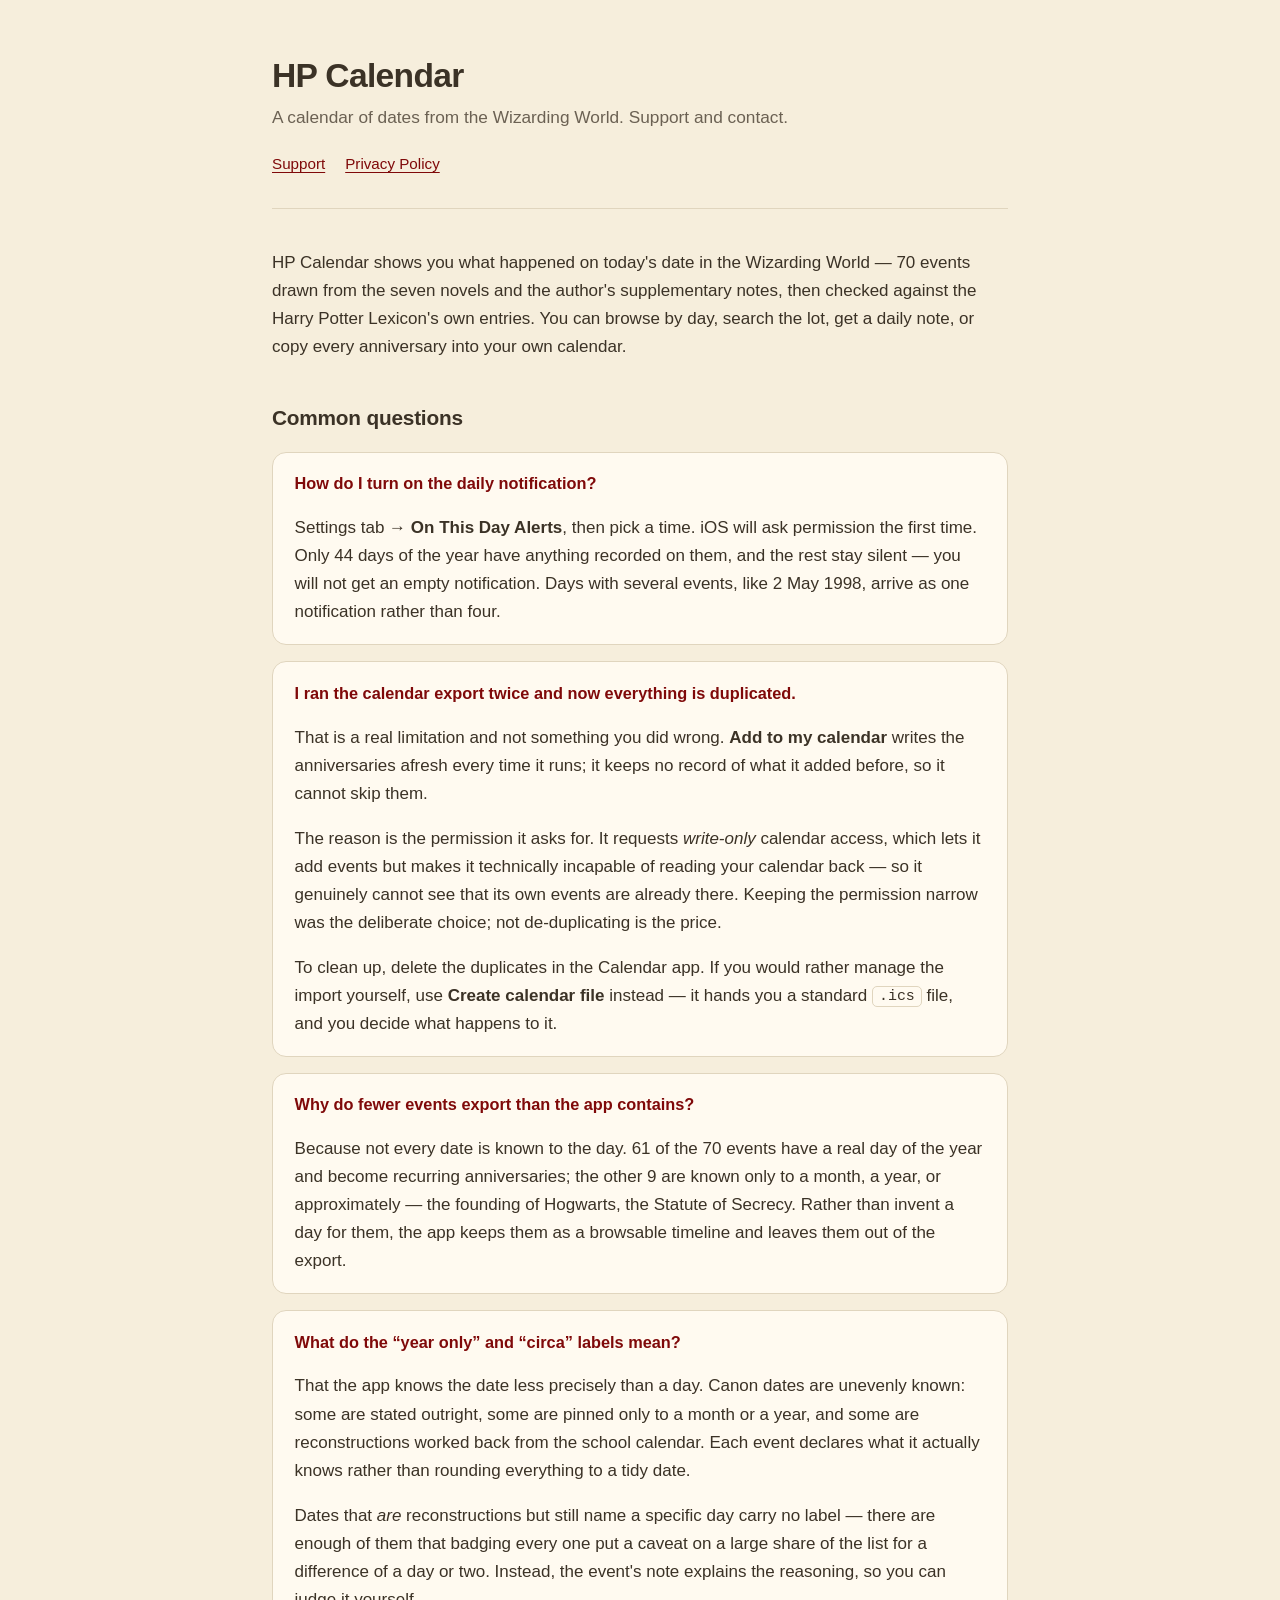
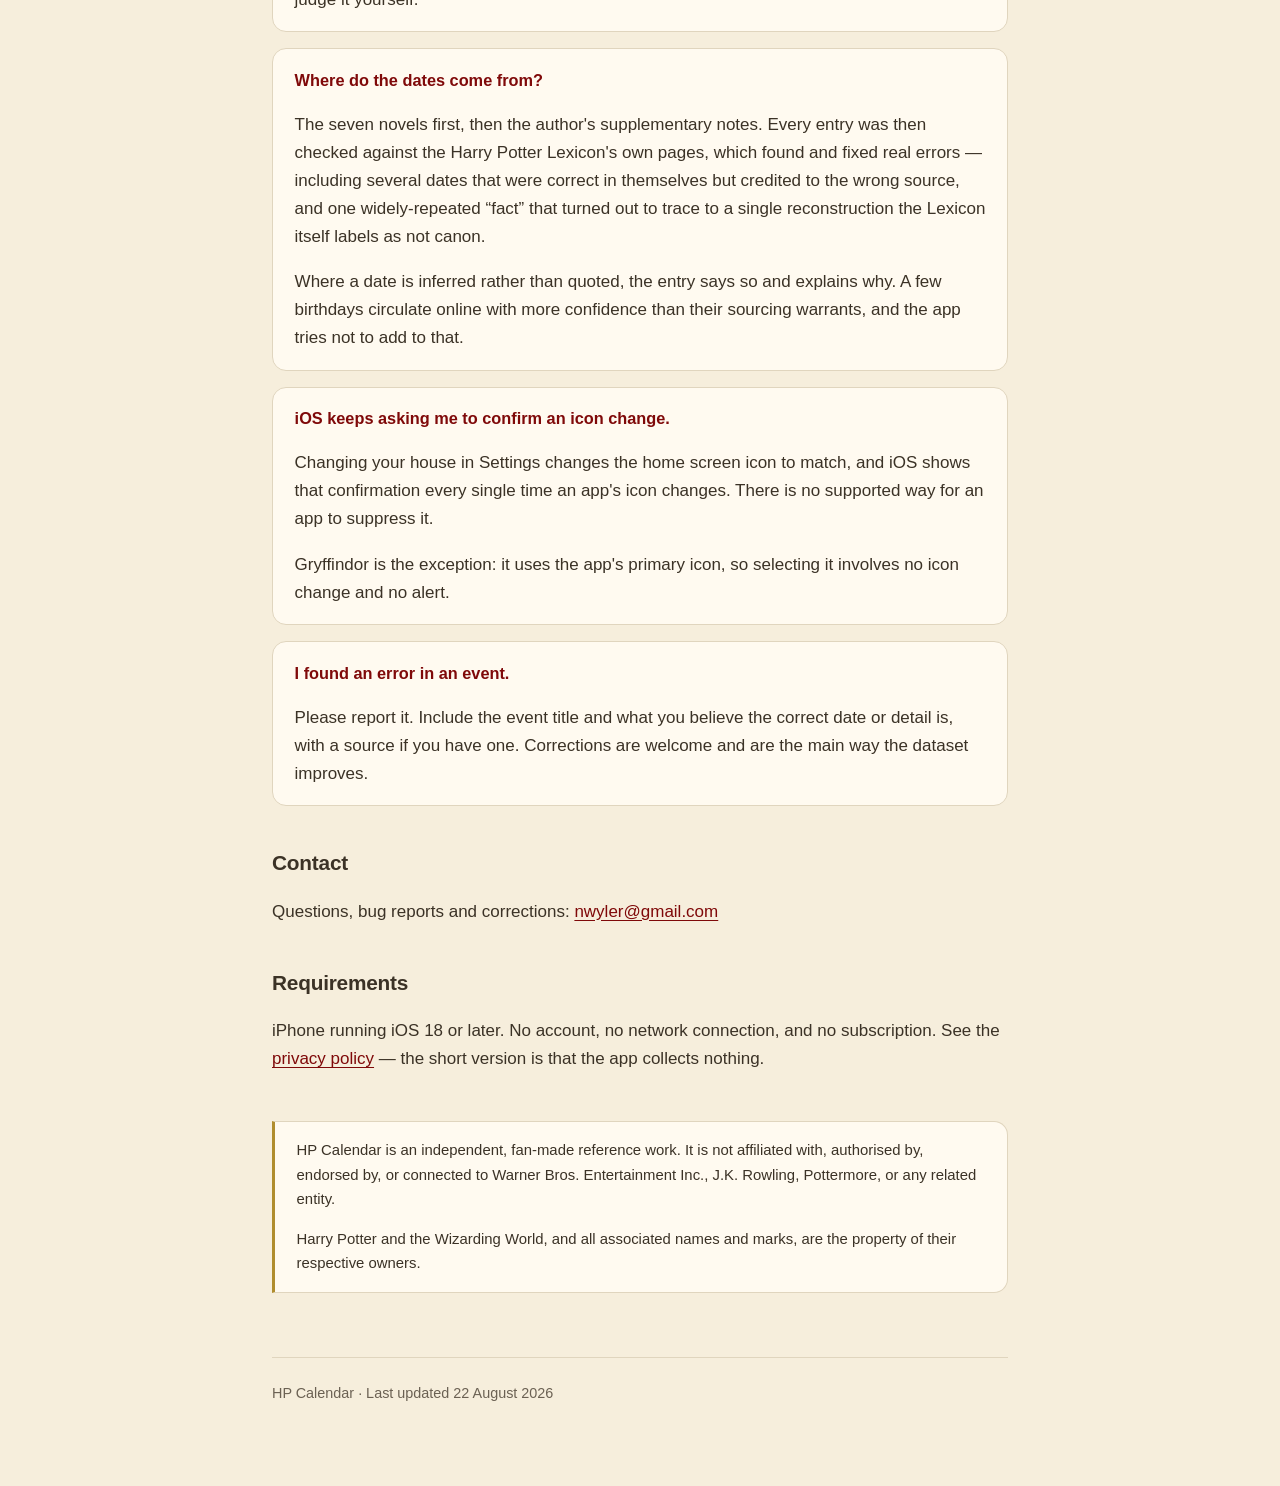
==== index.html @ 3ba8d459 "Add the support and privacy pages Two pages the App Store requires at public URLs, in a separate pub" ====
<!doctype html>
<html lang="en">
<head>
<meta charset="utf-8">
<meta name="viewport" content="width=device-width, initial-scale=1">
<title>HP Calendar — Support</title>
<link rel="stylesheet" href="style.css">
</head>
<body>
<div class="wrap">
<header>
  <h1>HP Calendar</h1>
  <p class="lede">A calendar of dates from the Wizarding World. Support and contact.</p>
  <nav><a href="index.html">Support</a><a href="privacy.html">Privacy Policy</a></nav>
</header>

<p>HP Calendar shows you what happened on today's date in the Wizarding World —
70 events drawn from the seven novels and the author's supplementary notes, then
checked against the Harry Potter Lexicon's own entries. You can browse by day,
search the lot, get a daily note, or copy every anniversary into your own
calendar.</p>

<h2>Common questions</h2>

<div class="card">
<h3>How do I turn on the daily notification?</h3>
<p>Settings tab → <strong>On This Day Alerts</strong>, then pick a time. iOS will
ask permission the first time. Only 44 days of the year have anything recorded
on them, and the rest stay silent — you will not get an empty notification. Days
with several events, like 2 May 1998, arrive as one notification rather than
four.</p>
</div>

<div class="card">
<h3>I ran the calendar export twice and now everything is duplicated.</h3>
<p>That is a real limitation and not something you did wrong. <strong>Add to my
calendar</strong> writes the anniversaries afresh every time it runs; it keeps no
record of what it added before, so it cannot skip them.</p>
<p>The reason is the permission it asks for. It requests <em>write-only</em>
calendar access, which lets it add events but makes it technically incapable of
reading your calendar back — so it genuinely cannot see that its own events are
already there. Keeping the permission narrow was the deliberate choice; not
de-duplicating is the price.</p>
<p>To clean up, delete the duplicates in the Calendar app. If you would rather
manage the import yourself, use <strong>Create calendar file</strong> instead —
it hands you a standard <code>.ics</code> file, and you decide what happens to
it.</p>
</div>

<div class="card">
<h3>Why do fewer events export than the app contains?</h3>
<p>Because not every date is known to the day. 61 of the 70 events have a real
day of the year and become recurring anniversaries; the other 9 are known only
to a month, a year, or approximately — the founding of Hogwarts, the Statute of
Secrecy. Rather than invent a day for them, the app keeps them as a browsable
timeline and leaves them out of the export.</p>
</div>

<div class="card">
<h3>What do the “year only” and “circa” labels mean?</h3>
<p>That the app knows the date less precisely than a day. Canon dates are
unevenly known: some are stated outright, some are pinned only to a month or a
year, and some are reconstructions worked back from the school calendar. Each
event declares what it actually knows rather than rounding everything to a tidy
date.</p>
<p>Dates that <em>are</em> reconstructions but still name a specific day carry no
label — there are enough of them that badging every one put a caveat on a large
share of the list for a difference of a day or two. Instead, the event's note
explains the reasoning, so you can judge it yourself.</p>
</div>

<div class="card">
<h3>Where do the dates come from?</h3>
<p>The seven novels first, then the author's supplementary notes. Every entry was
then checked against the Harry Potter Lexicon's own pages, which found and fixed
real errors — including several dates that were correct in themselves but
credited to the wrong source, and one widely-repeated “fact” that turned out to
trace to a single reconstruction the Lexicon itself labels as not canon.</p>
<p>Where a date is inferred rather than quoted, the entry says so and explains
why. A few birthdays circulate online with more confidence than their sourcing
warrants, and the app tries not to add to that.</p>
</div>

<div class="card">
<h3>iOS keeps asking me to confirm an icon change.</h3>
<p>Changing your house in Settings changes the home screen icon to match, and
iOS shows that confirmation every single time an app's icon changes. There is no
supported way for an app to suppress it.</p>
<p>Gryffindor is the exception: it uses the app's primary icon, so selecting it
involves no icon change and no alert.</p>
</div>

<div class="card">
<h3>I found an error in an event.</h3>
<p>Please report it. Include the event title and what you believe the correct
date or detail is, with a source if you have one. Corrections are welcome and are
the main way the dataset improves.</p>
</div>

<h2>Contact</h2>
<p>Questions, bug reports and corrections:
<a href="mailto:nwyler@gmail.com">nwyler@gmail.com</a></p>

<h2>Requirements</h2>
<p>iPhone running iOS 18 or later. No account, no network connection, and no
subscription. See the <a href="privacy.html">privacy policy</a> — the short
version is that the app collects nothing.</p>

<div class="disclaimer">
<p>HP Calendar is an independent, fan-made reference work. It is not affiliated
with, authorised by, endorsed by, or connected to Warner Bros. Entertainment
Inc., J.K. Rowling, Pottermore, or any related entity.</p>
<p>Harry Potter and the Wizarding World, and all associated names and marks, are
the property of their respective owners.</p>
</div>

<footer>HP Calendar · Last updated 22 August 2026</footer>
</div>
</body>
</html>
---- style.css ----
/* Palette taken from the app, same values as Theme.swift. */
:root {
  --paper: #F6EEDC;
  --raised: #FFFAF0;
  --ink: #3B3226;
  --muted: #6B6153;
  --accent: #7F0909;
  --gold: #B08D2E;
  --rule: #E0D5BE;
}
@media (prefers-color-scheme: dark) {
  :root {
    --paper: #16130F;
    --raised: #221E18;
    --ink: #DCD2BE;
    --muted: #9A9080;
    --accent: #D4544F;
    --gold: #E8C56A;
    --rule: #2E2820;
  }
}
* { box-sizing: border-box; }
body {
  margin: 0;
  padding: 0 1.25rem 5rem;
  background: var(--paper);
  color: var(--ink);
  font: 17px/1.65 -apple-system, BlinkMacSystemFont, "Segoe UI", Roboto, Helvetica, Arial, sans-serif;
  -webkit-text-size-adjust: 100%;
}
.wrap { max-width: 46rem; margin: 0 auto; }
header { padding: 3.5rem 0 2rem; border-bottom: 1px solid var(--rule); margin-bottom: 2.5rem; }
h1 { font-size: 2.1rem; line-height: 1.2; margin: 0 0 .4rem; letter-spacing: -.02em; }
h2 { font-size: 1.3rem; margin: 2.5rem 0 .75rem; letter-spacing: -.01em; }
h3 { font-size: 1.02rem; margin: 1.75rem 0 .4rem; color: var(--accent); }
p, li { color: var(--ink); }
.lede { color: var(--muted); font-size: 1.08rem; margin: 0; }
a { color: var(--accent); text-underline-offset: 3px; }
ul { padding-left: 1.2rem; }
li { margin: .35rem 0; }
code {
  background: var(--raised); border: 1px solid var(--rule);
  padding: .1em .4em; border-radius: 5px; font-size: .88em;
}
.card {
  background: var(--raised); border: 1px solid var(--rule);
  border-radius: 14px; padding: 1.1rem 1.35rem; margin: 1rem 0;
}
.card h3 { margin-top: 0; }
.card p:last-child { margin-bottom: 0; }
nav { margin-top: 1.25rem; font-size: .95rem; }
nav a { margin-right: 1.25rem; }
.disclaimer {
  margin-top: 3rem; padding: 1rem 1.35rem;
  border: 1px solid var(--rule); border-left: 3px solid var(--gold);
  border-radius: 0 14px 14px 0; background: var(--raised);
  color: var(--muted); font-size: .93rem;
}
.disclaimer p:first-child { margin-top: 0; }
.disclaimer p:last-child { margin-bottom: 0; }
footer {
  margin-top: 4rem; padding-top: 1.5rem;
  border-top: 1px solid var(--rule); color: var(--muted); font-size: .9rem;
}
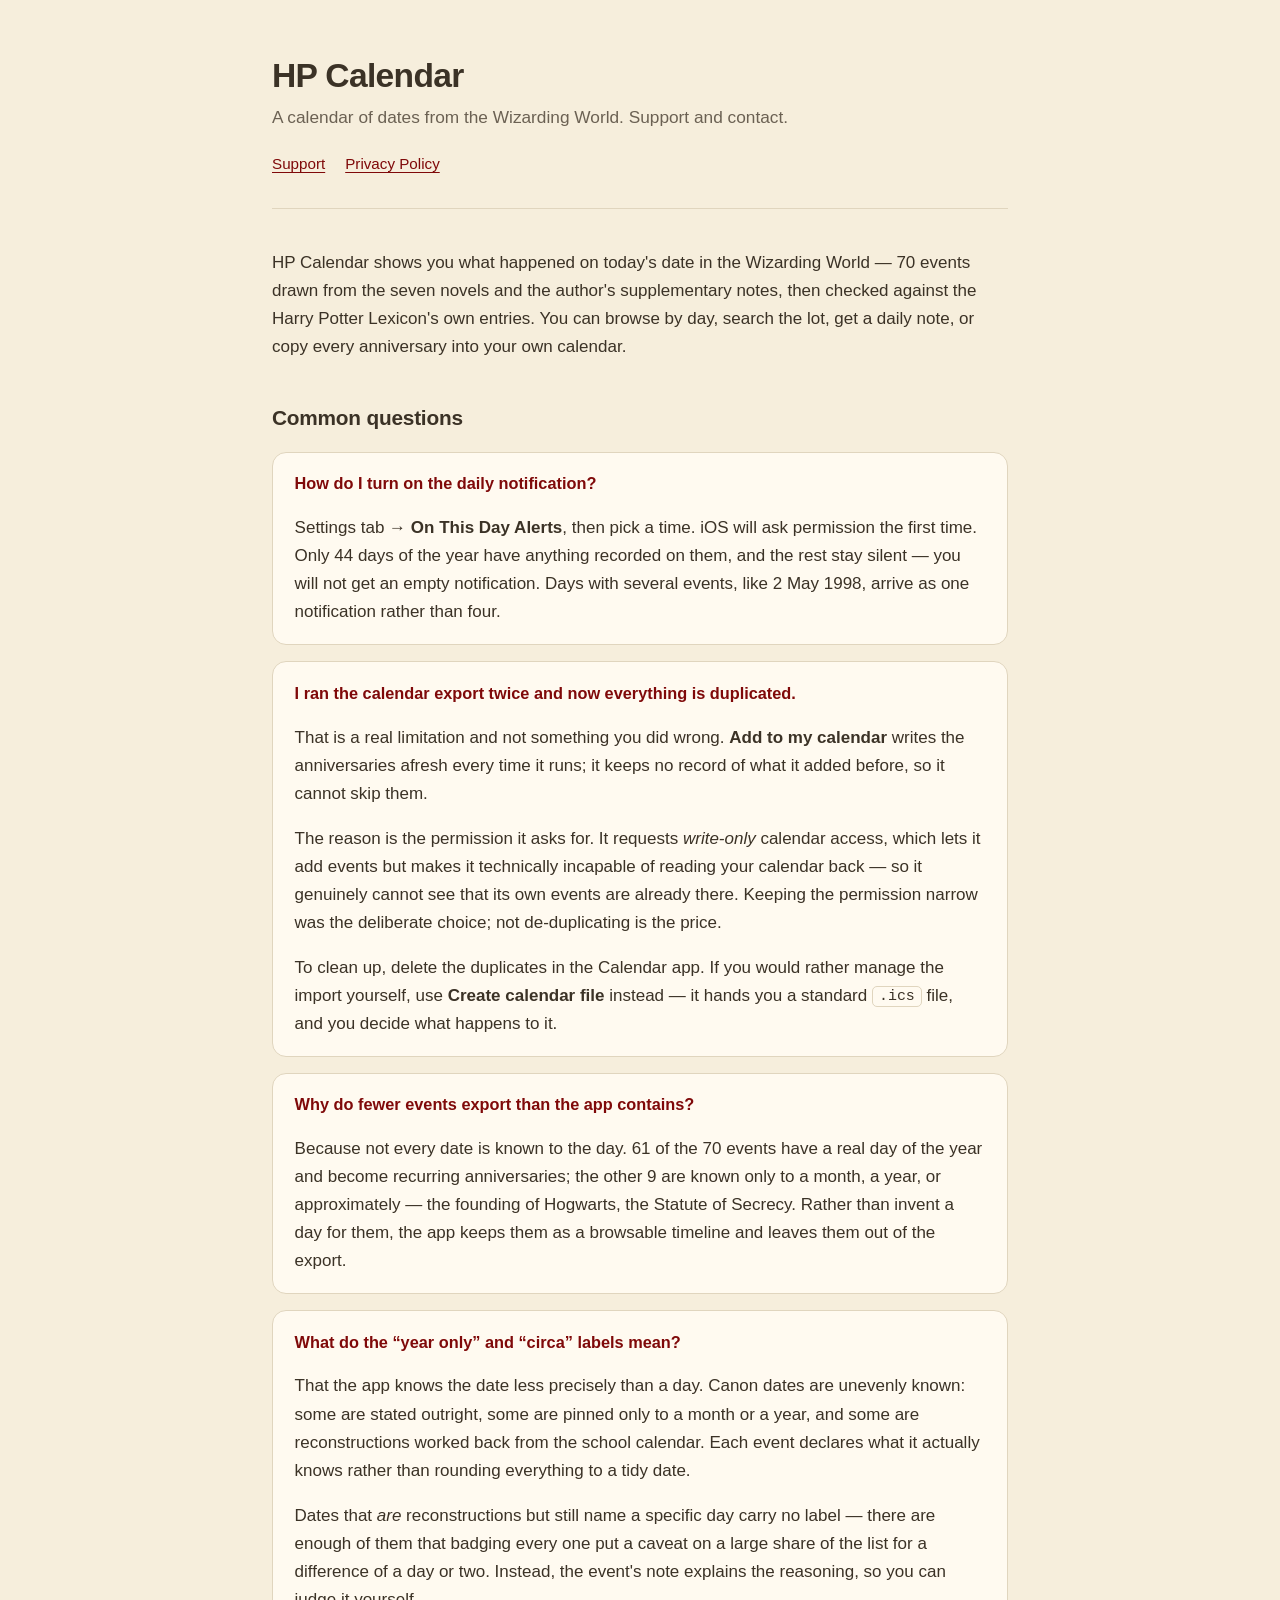
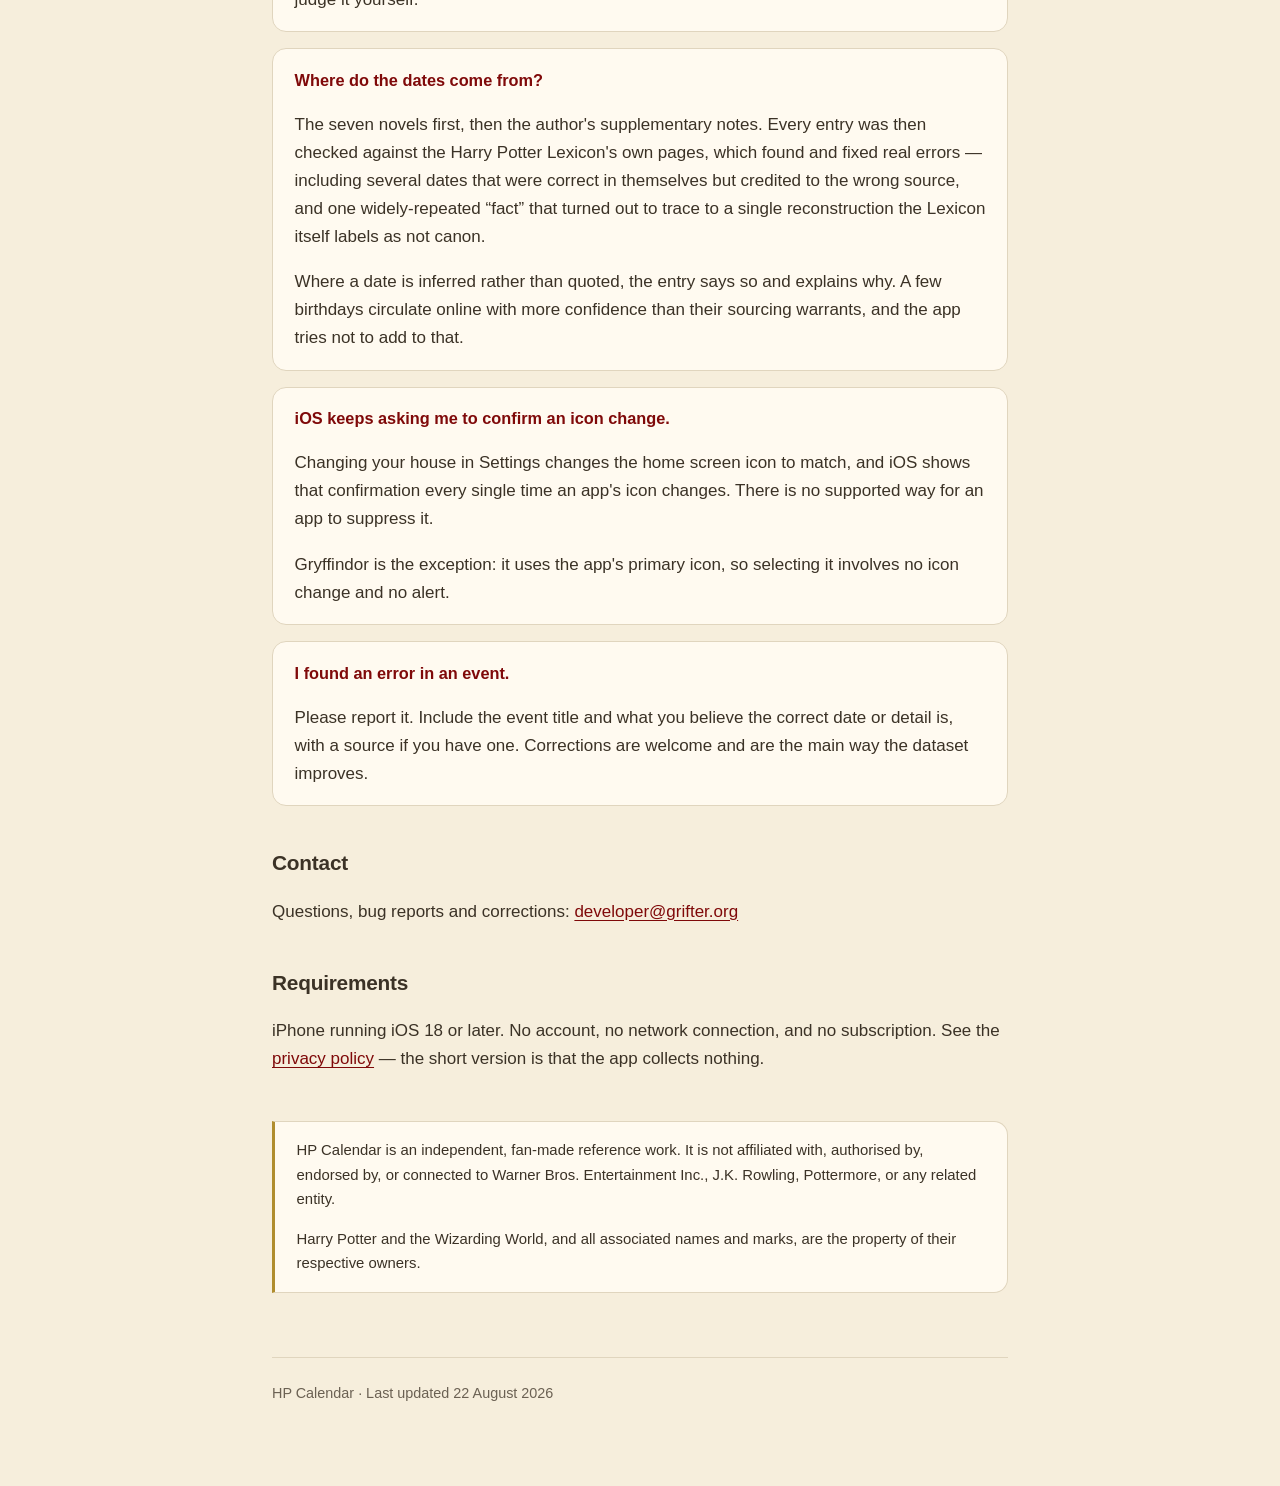
==== commit d8e77e6f: "Use developer@grifter.org as the contact address Matches the TestFlight feedback address now set for" ====
--- a/index.html
+++ b/index.html
@@ -99,7 +99,7 @@
 
 <h2>Contact</h2>
 <p>Questions, bug reports and corrections:
-<a href="mailto:nwyler@gmail.com">nwyler@gmail.com</a></p>
+<a href="mailto:developer@grifter.org">developer@grifter.org</a></p>
 
 <h2>Requirements</h2>
 <p>iPhone running iOS 18 or later. No account, no network connection, and no
